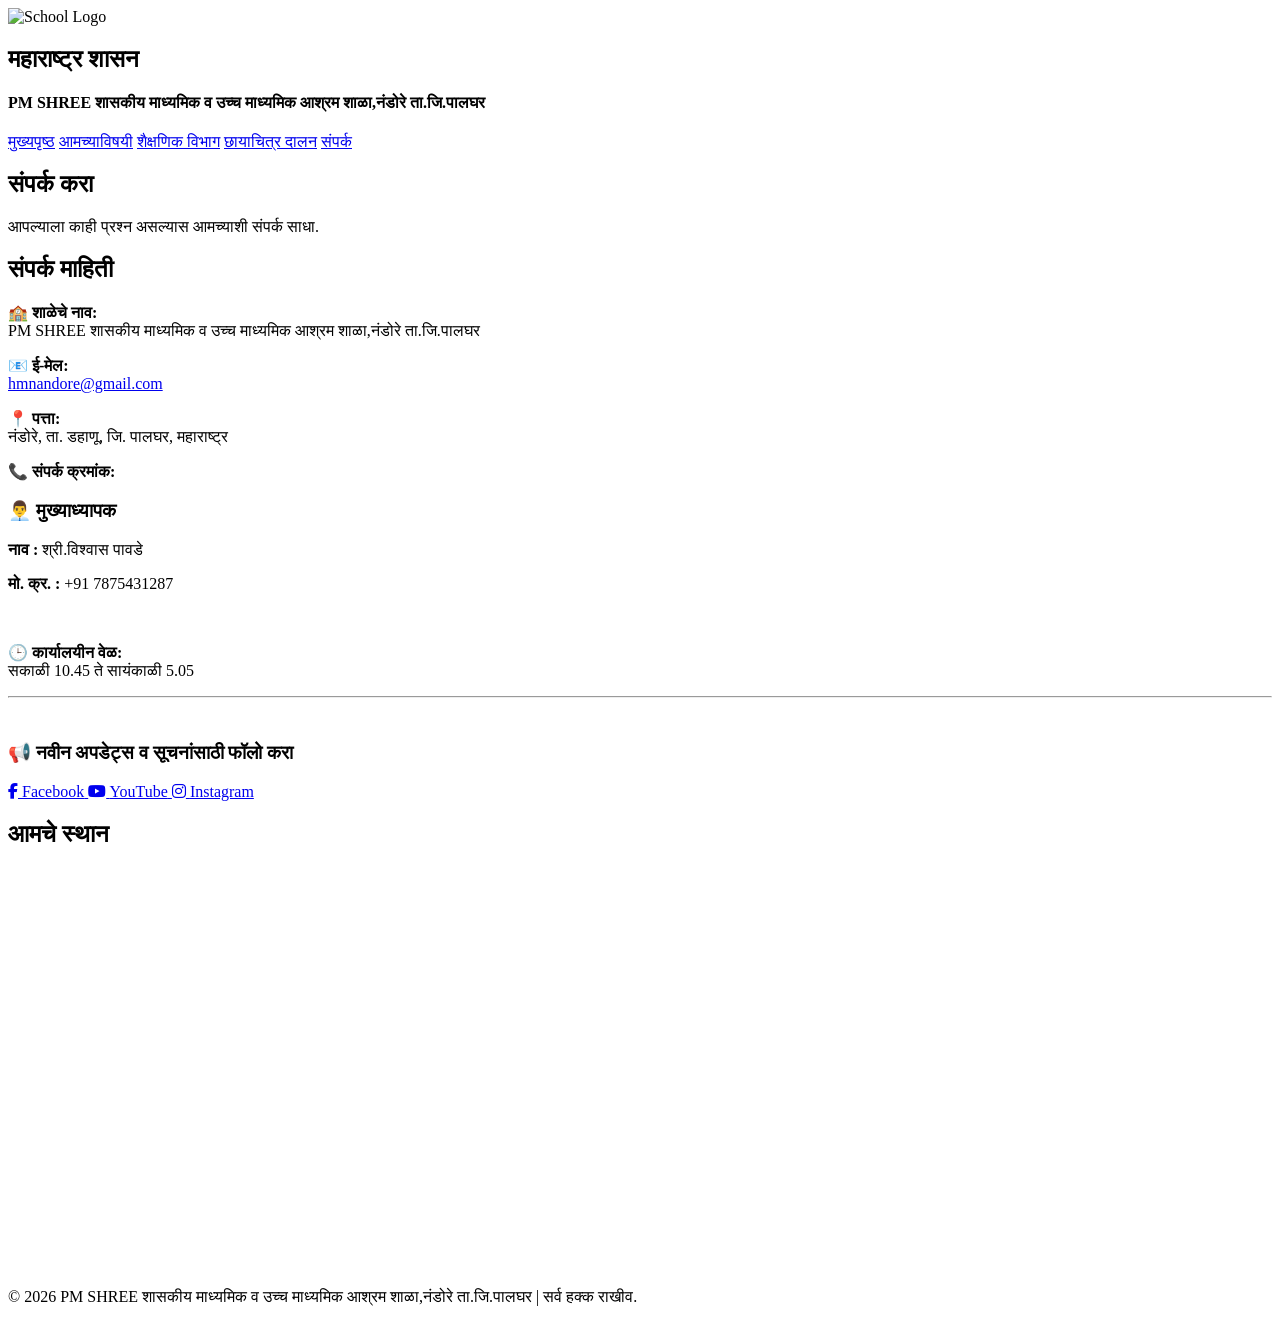
==== contact.html @ ee6350f1 "Add files via upload" ====
<!DOCTYPE html>
<html lang="en">

<head>
    <meta charset="UTF-8">
    <meta name="viewport" content="width=device-width, initial-scale=1.0">
    <title>Contact Us | महाराष्ट्र शासन</title>

    <link rel="stylesheet" href="css/style.css">
    <link rel="stylesheet" href="https://cdnjs.cloudflare.com/ajax/libs/font-awesome/6.5.2/css/all.min.css">
</head>

<body>

<header>

    <div class="logo">
        <img src="images/logo.png" alt="School Logo">

        <div class="logo-text">
            <h2>महाराष्ट्र शासन</h2>
            <h4>PM SHREE शासकीय माध्यमिक व उच्च माध्यमिक आश्रम शाळा,नंडोरे ता.जि.पालघर</h4>
        </div>
    </div>

    <nav>
        <a href="index.html">मुख्यपृष्ठ</a>
                <a href="about.html">आमच्याविषयी</a>
                <a href="academics.html">शैक्षणिक विभाग</a>
                <a href="gallary.html">छायाचित्र दालन</a>
                <a href="contact.html">संपर्क</a>
    </nav>

</header>

<section class="page-banner">
    <h1>संपर्क करा</h1>
    <p>आपल्याला काही प्रश्न असल्यास आमच्याशी संपर्क साधा.</p>
</section>

<section class="contact-section">

    <div class="contact-container">

        <div class="contact-info">

            <h2>संपर्क माहिती</h2>

            <p><strong>🏫 शाळेचे नाव:</strong><br>
            PM SHREE शासकीय माध्यमिक व उच्च माध्यमिक आश्रम शाळा,नंडोरे ता.जि.पालघर</p>
             <p><strong>📧 ई-मेल:</strong><br>
            <a href="hmnandore@gmail.com">hmnandore@gmail.com</a></p>

            <p><strong>📍 पत्ता:</strong><br>
            नंडोरे, ता. डहाणू, जि. पालघर, महाराष्ट्र</p>

            <div class="contact-persons">
<strong>📞 संपर्क क्रमांक:</strong>
    <br><div class="person-card">
        
        <h3>👨‍💼 मुख्याध्यापक</h3>

        <p><strong>नाव :</strong> श्री.विश्वास पावडे</p>

        <p><strong>मो. क्र. :</strong> +91 7875431287</p>
    </div>

    

</div>

            <br><p><strong>🕒 कार्यालयीन वेळ:</strong><br>
            सकाळी 10.45 ते सायंकाळी  5.05</p> 

        </div>
            <hr>

<br><h3>📢 नवीन अपडेट्स व सूचनांसाठी फॉलो करा</h3>

<div class="social-links">

    <a href="https://www.facebook.com/share/18syDZFWm9/" target="_blank" title="Facebook">
        <i class="fab fa-facebook-f"></i>
        <span>Facebook</span>
    </a>

    <a href="https://www.youtube.com/@VishwasPavade" target="_blank" title="YouTube">
        <i class="fab fa-youtube"></i>
        <span>YouTube</span>

        <a href="https://www.instagram.com/hmnarore?igsh=ZnF4bjBmOGM3MHVy" target="_blank">
    <i class="fab fa-instagram"></i>
    <span>Instagram</span>
</a>

</div>


</section>

    <section class="map-section">

    <h2>आमचे स्थान</h2>

    <iframe
        src="https://www.google.com/maps/embed?pb=!1m12!1m8!1m3!1d3755.710404206358!2d72.78570846!3d19.72494985!3m2!1i1024!2i768!4f13.1!2m1!1sNandore%20Asharam%20school!5e0!3m2!1sen!2sin!4v1784623118328!5m2!1sen!2sin"
        width="100%"
        height="400"
        style="border:0; border-radius:10px;"
        allowfullscreen=""
        loading="lazy"
        referrerpolicy="strict-origin-when-cross-origin">
    </iframe>

</section>

<footer>

    <p>
        © 2026 PM SHREE शासकीय माध्यमिक व उच्च माध्यमिक आश्रम शाळा,नंडोरे ता.जि.पालघर |
        सर्व हक्क राखीव.
    </p>

</footer>

</body>
</html>
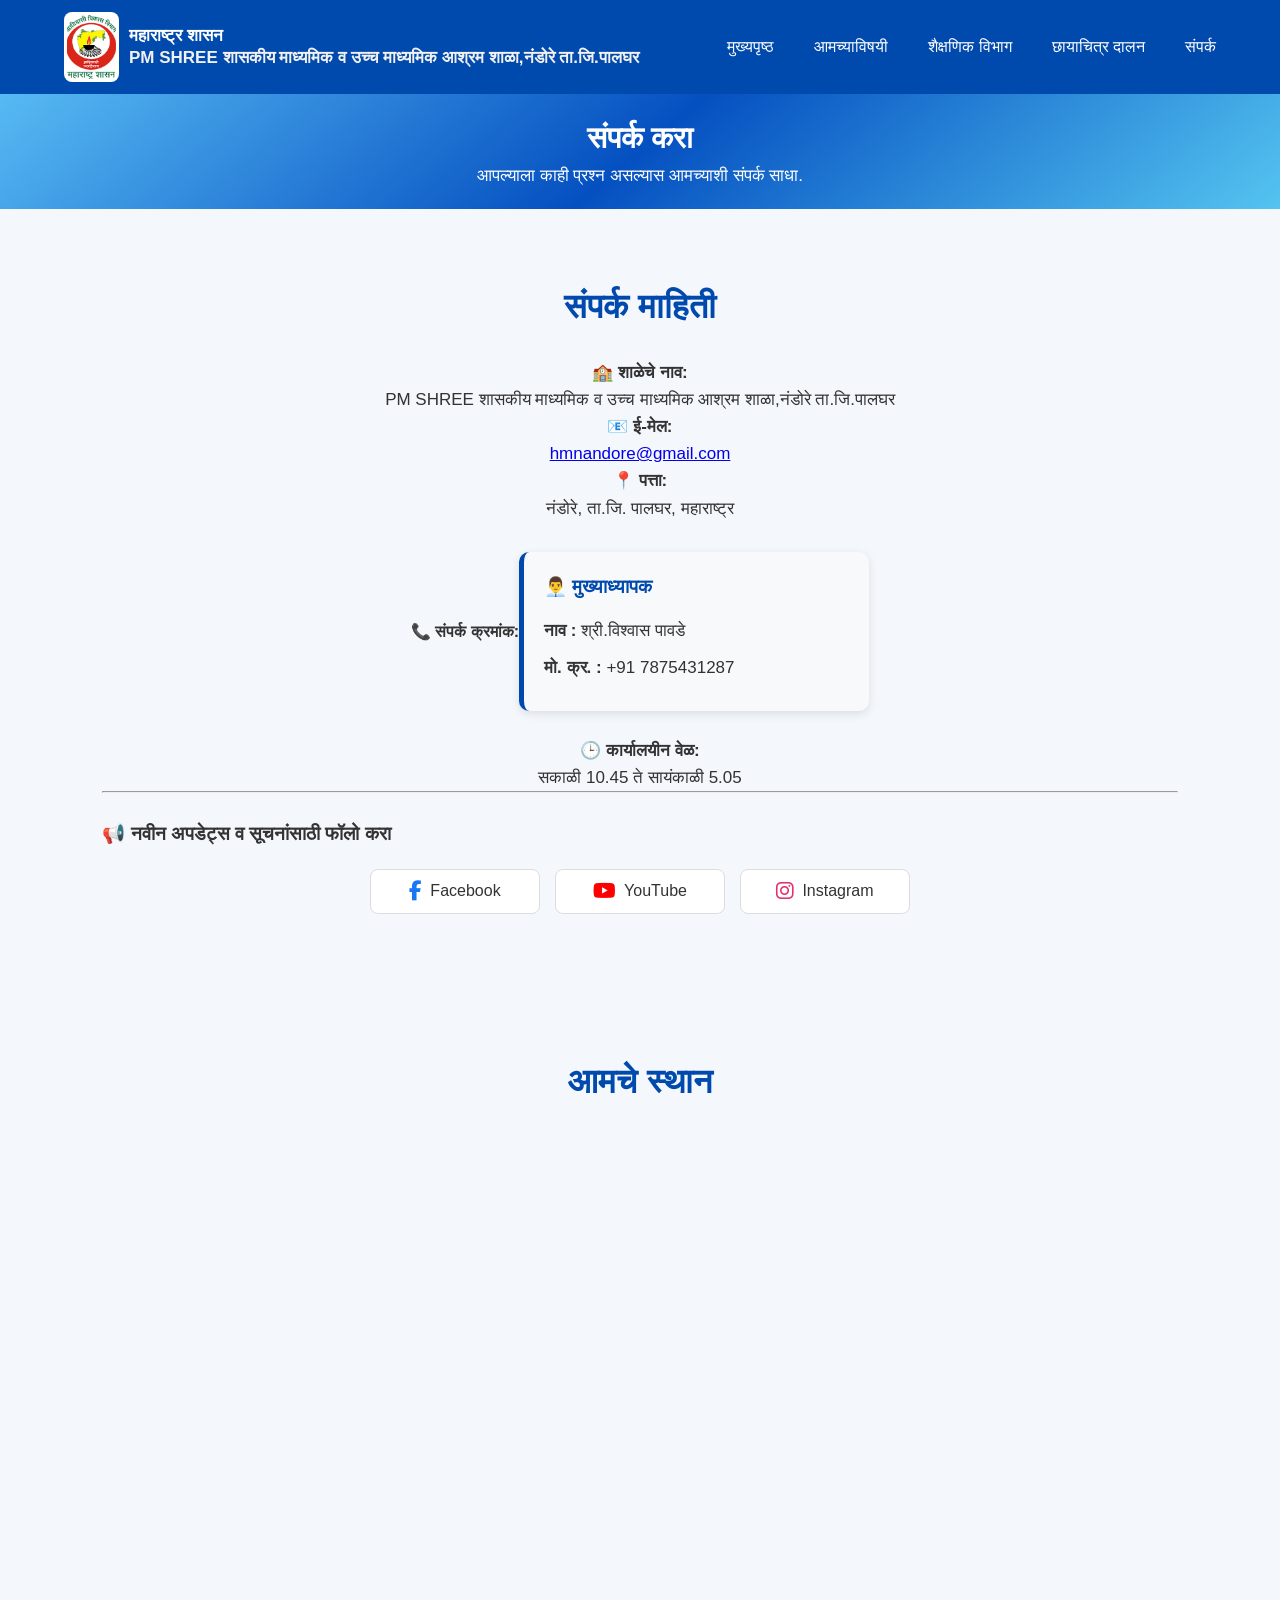
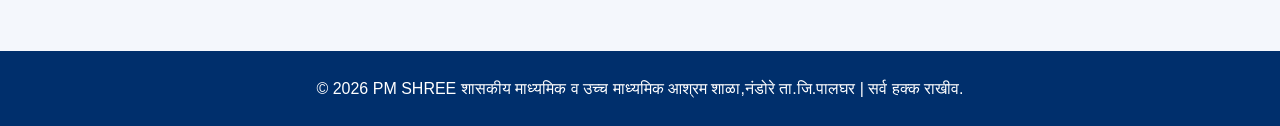
==== commit c4efa735: "Update contact.html" ====
--- a/contact.html
+++ b/contact.html
@@ -52,7 +52,7 @@
             <a href="hmnandore@gmail.com">hmnandore@gmail.com</a></p>
 
             <p><strong>📍 पत्ता:</strong><br>
-            नंडोरे, ता. डहाणू, जि. पालघर, महाराष्ट्र</p>
+            नंडोरे, ता.जि. पालघर, महाराष्ट्र</p>
 
             <div class="contact-persons">
 <strong>📞 संपर्क क्रमांक:</strong>
@@ -124,4 +124,4 @@
 </footer>
 
 </body>
-</html>+</html>
--- a/css/style.css
+++ b/css/style.css
@@ -0,0 +1,655 @@
+/* =========================
+   Google Font
+========================= */
+@import url('https://fonts.googleapis.com/css2?family=Poppins:wght@300;400;500;600;700&display=swap');
+
+*{
+    margin:0;
+    padding:0;
+    box-sizing:border-box;
+    font-family:'Poppins',sans-serif;
+}
+
+html{
+    scroll-behavior:smooth;
+}
+
+body{
+    background:#f4f7fc;
+    color:#333;
+    line-height:1.6;
+}
+
+/* =========================
+   Header
+========================= */
+
+header{
+    width:100%;
+    background:#004aad;
+    color:#fff;
+    display:flex;
+    justify-content:space-between;
+    align-items:center;
+    flex-wrap:wrap;
+    padding:12px 5%;
+    position:sticky;
+    top:0;
+    z-index:1000;
+}
+
+.logo{
+    display:flex;
+    align-items:center;
+    gap:10px;
+}
+
+.logo img{
+    width:55px;
+    height:70px;
+    object-fit:cover;
+    background:white;
+    padding:3px;
+    border-radius:8px;
+}
+
+.logo-text{
+    display:flex;
+    flex-direction:column;
+}
+
+.logo-text h2{
+    font-size:17px;   /* Change to 16px if you want it smaller */
+    font-weight:600;
+    color:white;
+    margin:0;
+    line-height:1.2;
+}
+
+.logo-text h4{
+    font-size:17px;
+    color:#f1f1f1;
+    margin:2px 0 0;
+    line-height:1.2;
+}
+nav{
+    display:flex;
+    align-items:center;
+    gap:20px;
+    flex-wrap:wrap;
+}
+
+nav a{
+    color:#fff;
+    text-decoration:none;
+    font-weight:500;
+    transition:.3s;
+    margin:0;
+}
+
+nav a:hover{
+    color:#ffd700;
+}
+
+nav a{
+    color:#fff;
+    text-decoration:none;
+    margin-left:20px;
+    font-weight:500;
+    transition:.3s;
+}
+
+nav a:hover{
+    color:#ffd700;
+}
+
+/* =========================
+   Hero Section
+========================= */
+
+.hero{
+      min-height:90vh;
+    background-image:
+        linear-gradient(rgba(0,0,0,0.5), rgba(0,0,0,0.5)),
+        url("../images/sc1.jpeg");
+    background-size:cover;
+    background-position:center;
+    display:flex;
+    justify-content:center;
+    align-items:center;
+    text-align:center;
+    color:white;
+    padding:20px;
+}
+
+.hero-content{
+    max-width:700px;
+}
+
+.hero h1{
+    font-size:55px;
+    margin-bottom:20px;
+}
+
+.hero p{
+    font-size:22px;
+    margin-bottom:30px;
+}
+
+.btn{
+    display:inline-block;
+    padding:14px 35px;
+    background:#ffb703;
+    color:#000;
+    text-decoration:none;
+    font-weight:bold;
+    border-radius:30px;
+    transition:.3s;
+}
+
+.btn:hover{
+    background:#ffd60a;
+    transform:translateY(-3px);
+}
+
+/* =========================
+   Common Sections
+========================= */
+
+section{
+    padding:70px 8%;
+}
+
+section h2{
+    text-align:center;
+    color:#004aad;
+    margin-bottom:25px;
+    font-size:34px;
+}
+
+section p{
+    text-align:center;
+    max-width:900px;
+    margin:auto;
+    font-size:17px;
+}
+
+/* =========================
+   Cards
+========================= */
+
+.card-container{
+    display:grid;
+    grid-template-columns:repeat(auto-fit,minmax(280px,1fr));
+    gap:25px;
+    margin-top:40px;
+}
+
+.card{
+    width:300px;
+    background:#fff;
+    padding:30px;
+    border-radius:12px;
+    box-shadow:0 10px 25px rgba(0,0,0,.1);
+    transition:.3s;
+    text-align:center;
+}
+
+.card:hover{
+    transform:translateY(-10px);
+}
+
+.card h3{
+    color:#004aad;
+    margin-bottom:15px;
+}
+
+.card p{
+    font-size:15px;
+}
+
+/* =========================
+   Notices
+========================= */
+
+.notices{
+    background:#eef5ff;
+}
+
+.notices ul{
+    max-width:700px;
+    margin:30px auto;
+}
+
+.notices li{
+    background:white;
+    margin-bottom:15px;
+    padding:15px 20px;
+    border-left:6px solid #004aad;
+    border-radius:8px;
+    list-style:none;
+    box-shadow:0 3px 8px rgba(0,0,0,.08);
+}
+
+/* =========================
+   About Page Banner
+========================= */
+.page-banner{
+    background:linear-gradient(140deg,#57baf3,#0550c1,#54c4f0);
+    color:white;
+    text-align:center;
+    padding:20px 10px;
+}
+
+.page-banner h1{
+    font-size:30px;
+}
+/* =========================
+   Vision Mission
+========================= */
+
+.vision-mission{
+    display:flex;
+    justify-content:center;
+    gap:25px;
+    flex-wrap:wrap;
+}
+
+/* =========================
+   Principal
+========================= */
+
+.principal{
+    background:#eef5ff;
+}
+
+/* =========================
+   Footer
+========================= */
+
+footer{
+    background:#002f6c;
+    color:white;
+    text-align:center;
+    padding:25px;
+    margin-top:40px;
+}
+
+/* =========================
+   Responsive Design
+========================= */
+
+@media(max-width:768px){
+
+header{
+    flex-direction:column;
+    align-items:center;
+    text-align:center;
+}
+
+.logo{
+    flex-direction:column;
+    gap:8px;
+}
+
+.logo img{
+    width:50px;
+    height:60px;
+}
+
+.logo-text h2{
+    font-size:15px;
+}
+
+.logo-text h4{
+    font-size:12px;
+}
+
+nav{
+    justify-content:center;
+    margin-top:15px;
+    gap:10px;
+}
+
+nav a{
+    font-size:14px;
+}
+
+.hero{
+    min-height:70vh;
+}
+
+.hero h1{
+    font-size:30px;
+}
+
+.hero p{
+    font-size:16px;
+}
+
+.btn{
+    padding:10px 22px;
+    font-size:15px;
+}
+
+section{
+    padding:40px 20px;
+}
+
+section h2{
+    font-size:28px;
+}
+
+.page-banner h1{
+    font-size:30px;
+}
+
+.card{
+    width:100%;
+}
+}
+.contact-persons{
+    display:flex;
+    justify-content:center;
+    align-items:center;
+    margin-top:30px;
+}
+
+.person-card{
+    width:350px;          /* Fixed width */
+    background:#f8f9fa;
+    padding:20px;
+    border-radius:10px;
+    border-left:5px solid #004aad;
+    box-shadow:0 3px 10px rgba(0,0,0,0.1);
+}
+.person-card h3{
+    color:#004aad;
+    margin-bottom:15px;
+}
+
+.person-card p{
+    margin:10px 0;
+    text-align:left;
+}
+/* =========================
+      Social Media
+========================= */
+
+.social-links{
+    display:flex;
+    justify-content:center;
+    align-items:center;
+    gap:15px;
+    margin-top:20px;
+}
+
+.social-links a{
+    display:flex;
+    align-items:center;
+    justify-content:center;
+    gap:8px;
+
+    width:170px;      /* Box width */
+    height:45px;      /* Box height */
+
+    text-decoration:none;
+    color:#333;
+    background:#fff;
+    border:1px solid #ddd;
+    border-radius:8px;
+    transition:0.3s;
+    font-size:16px;
+    font-weight:500;
+}
+
+.social-links a:hover{
+    background:#eef5ff;
+    border-color:#004aad;
+}
+
+.social-links .fa-facebook-f{
+    color:#1877F2;
+    font-size:20px;
+}
+
+.social-links .fa-youtube{
+    color:#FF0000;
+    font-size:20px;
+}
+.social-links .fa-instagram{
+    color:#E1306C;
+    font-size:20px;
+}
+/* =========================
+   Gallery
+========================= */
+
+.gallery{
+    display:grid;
+    grid-template-columns:repeat(auto-fit, minmax(220px, 1fr));
+    gap:20px;
+    padding:50px 8%;
+}
+
+.gallery-item{
+    overflow:hidden;
+    border-radius:10px;
+    box-shadow:0 5px 15px rgba(0,0,0,0.15);
+}
+
+.gallery-item img{
+    width:100%;
+    height:180px;      /* Decrease image height */
+    object-fit:cover;
+    display:block;
+    transition:0.4s;
+}
+
+.gallery-item img:hover{
+    transform:scale(1.08);
+}
+/* =========================
+   Hero Logo
+========================= */
+
+
+
+.hero-title{
+    display:flex;
+    justify-content:center;
+    align-items:center;
+    gap:20px;
+    flex-wrap:wrap;
+}
+
+.hero-logo{
+    width:140px;
+    height:100px;
+    object-fit:contain;
+    background:white;
+    padding:4px;
+    border-radius:10px;
+}
+
+.hero-title h1{
+    margin:0;
+    font-size:45px;
+    color:white;
+}
+/* =========================
+   School Information
+========================= */
+
+.school-info{
+    padding:60px 8%;
+    background:#eef5ff;
+}
+
+.school-info h2{
+    text-align:center;
+    color:#004aad;
+    margin-bottom:40px;
+    font-size:34px;
+}
+
+.info-container{
+    display:grid;
+    grid-template-columns:repeat(auto-fit,minmax(220px,1fr));
+    gap:25px;
+}
+
+.info-card{
+    background:#fff;
+    padding:25px;
+    border-radius:12px;
+    text-align:center;
+    box-shadow:0 5px 15px rgba(0,0,0,0.1);
+    transition:.3s;
+}
+
+.info-card:hover{
+    transform:translateY(-8px);
+}
+
+.info-card h3{
+    color:#004aad;
+    font-size:20px;
+    margin-bottom:15px;
+}
+
+.number{
+    font-size:36px;
+    font-weight:bold;
+    color:#ff6600;
+}
+.logo-circle{
+    width:80px;
+    height:80px;
+    border-radius:50%;
+    background:#fff;
+    display:flex;
+    justify-content:center;
+    align-items:center;
+    overflow:hidden;
+    border:3px solid #fff;
+    box-shadow:0 4px 10px rgba(0,0,0,.2);
+}
+
+.logo-circle img{
+    width:70%;
+    height:70%;
+    object-fit:contain;
+}
+/* =========================
+   School Facilities
+========================= */
+
+.facilities{
+    padding:60px 6%;
+    background:#f8fbff;
+}
+
+.facilities h2{
+    text-align:center;
+    color:#004aad;
+    margin-bottom:40px;
+    font-size:34px;
+}
+
+.facility-container{
+    display:grid;
+    grid-template-columns:repeat(auto-fit,minmax(220px,1fr));
+    gap:20px;
+}
+
+.facility-card{
+    background:#fff;
+    border-radius:12px;
+    padding:15px 12px;  
+    text-align:center;
+    box-shadow:0 5px 12px rgba(0,0,0,.10);
+    transition:0.3s;
+    border-top:5px solid #004aad;
+}
+
+.facility-card:hover{
+    transform:translateY(-6px);
+    box-shadow:0 10px 20px rgba(0,0,0,.15);
+}
+
+.facility-card .icon{
+     font-size:35px;
+    margin-bottom:12px;
+}
+
+.facility-card h3{
+    color:#004aad;
+    font-size:16px;  
+    margin-bottom:10px;
+}
+
+.facility-card p{
+    font-size:14px;
+    color:#555;
+    line-height:1.5;
+}
+/* =========================
+   School Timing
+========================= */
+
+.school-timing{
+    padding:60px 8%;
+    background:#eef5ff;
+}
+
+.school-timing h2{
+    text-align:center;
+    color:#004aad;
+    margin-bottom:35px;
+    font-size:34px;
+}
+
+.timing-container{
+    display:flex;
+    justify-content:center;
+    gap:30px;
+    flex-wrap:wrap;
+}
+
+.timing-card{
+    width:280px;
+    background:#fff;
+    border-radius:15px;
+    padding:25px;
+    text-align:center;
+    box-shadow:0 6px 18px rgba(0,0,0,0.12);
+    border-top:5px solid #004aad;
+    transition:0.3s;
+}
+
+.timing-card:hover{
+    transform:translateY(-8px);
+}
+
+.timing-card .icon{
+    font-size:45px;
+    margin-bottom:15px;
+}
+
+.timing-card h3{
+    color:#004aad;
+    margin-bottom:15px;
+}
+
+.timing-card p{
+    font-size:22px;
+    font-weight:bold;
+    color:#333;
+    margin:8px 0;
+}
+
+.timing-card span{
+    color:#666;
+    font-size:16px;
+}
